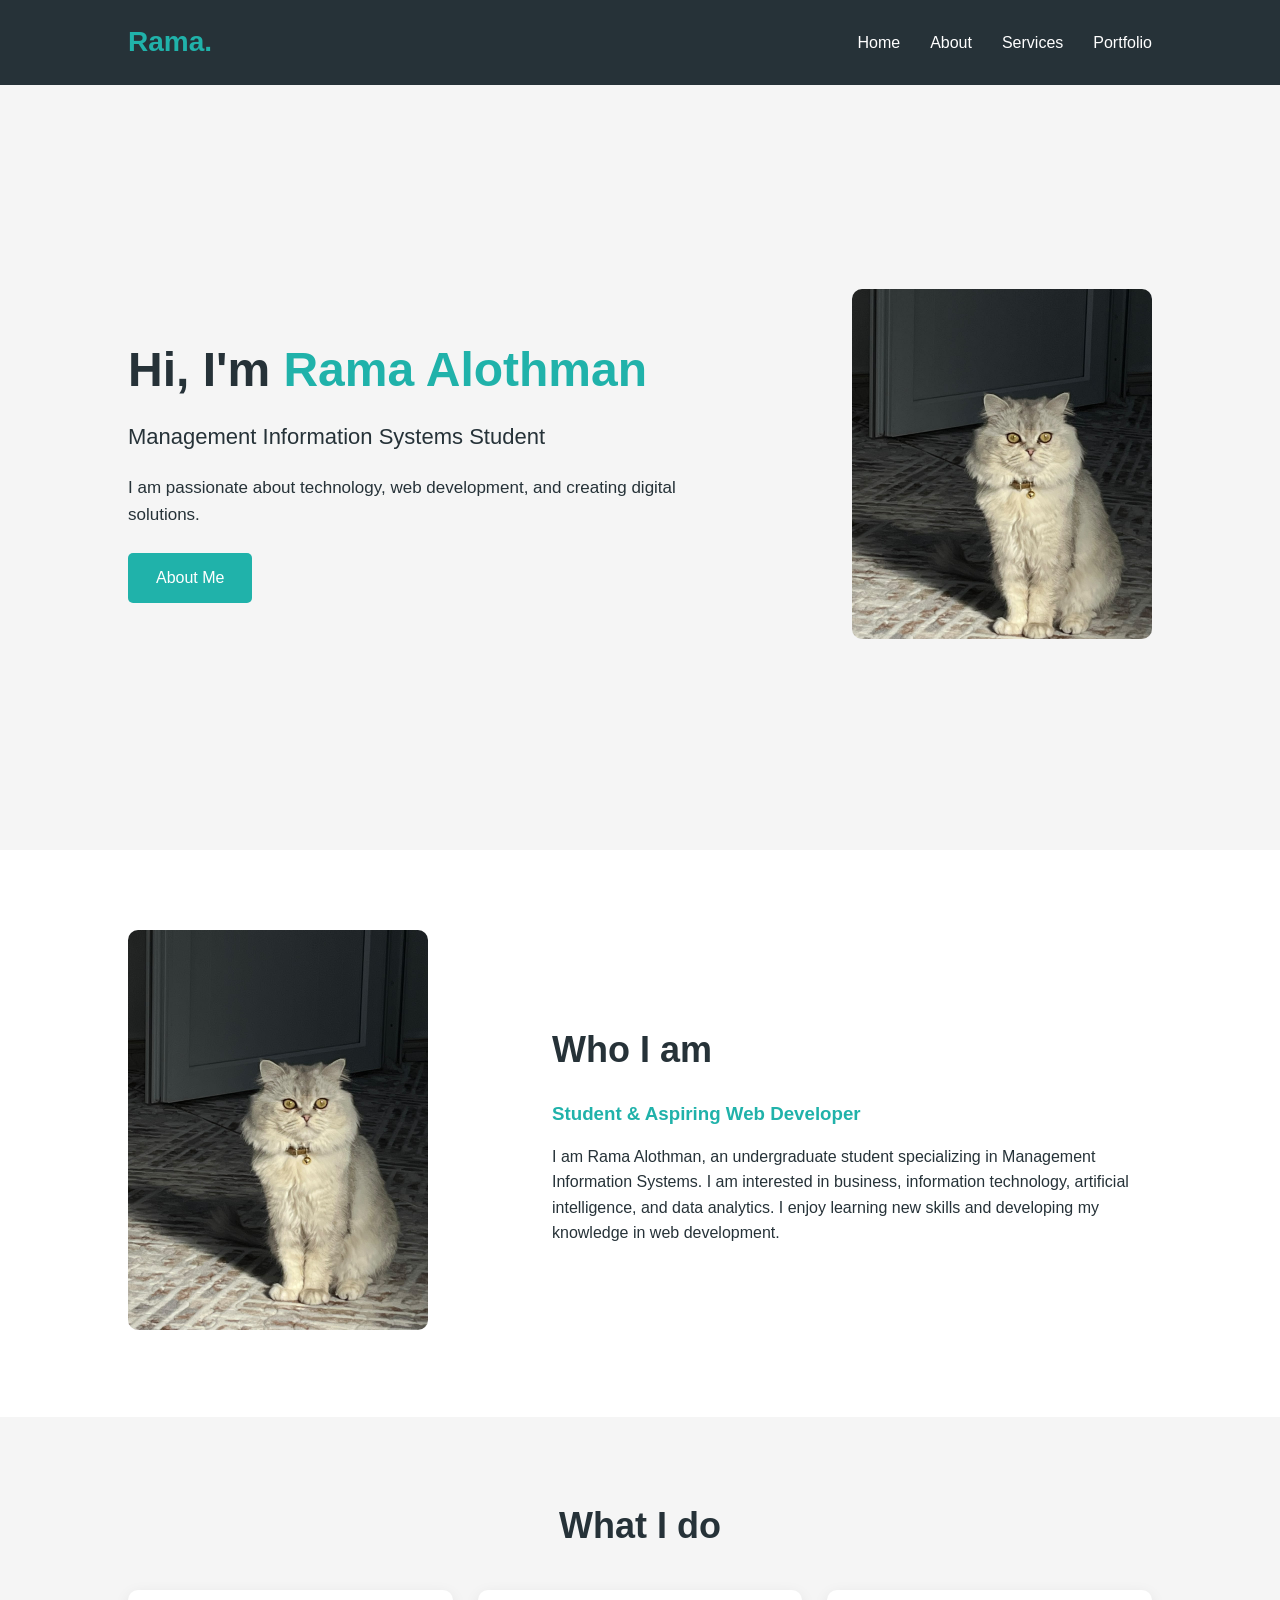
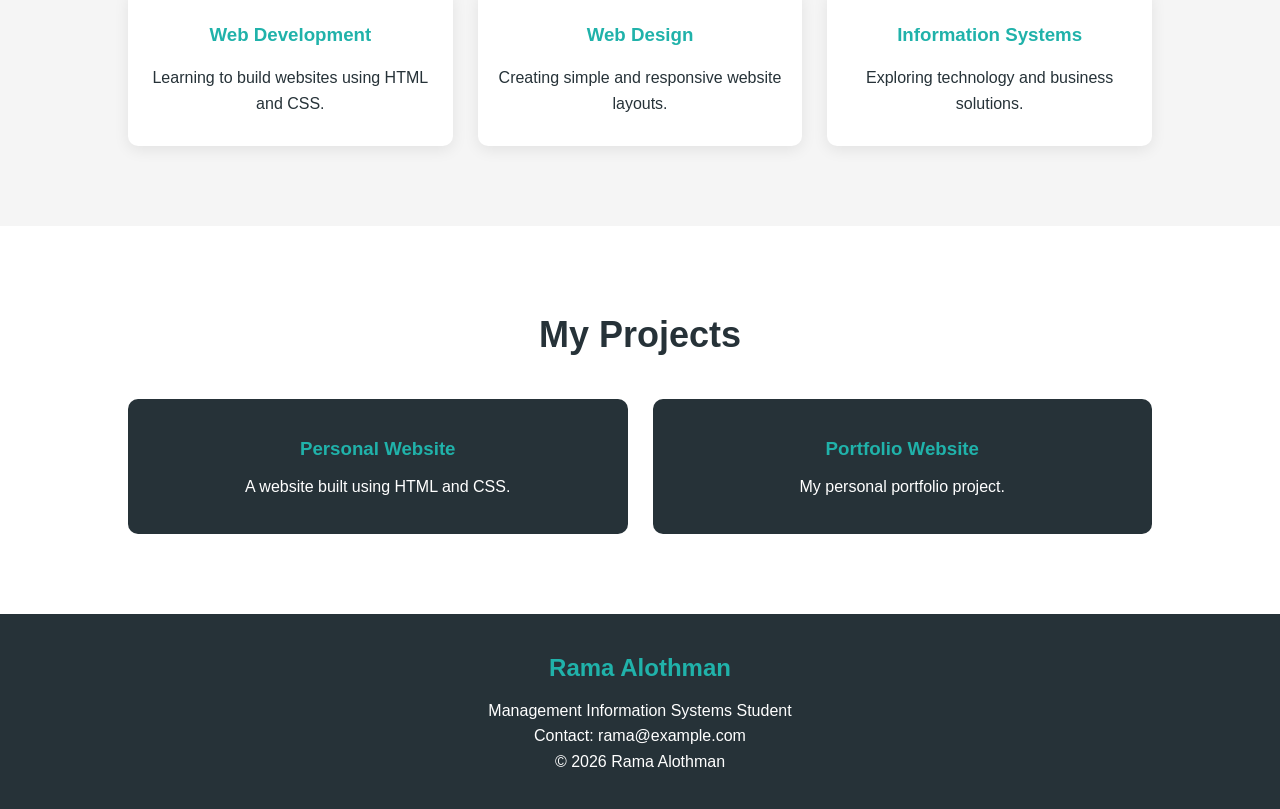
==== index.html @ 0cdc6203 "Update index.html" ====
<!DOCTYPE html>
<html lang="en">
<head>
    <meta charset="UTF-8">
    <meta name="viewport" content="width=device-width, initial-scale=1.0">
    <title>Rama Alothman | Portfolio</title>
    <link rel="stylesheet" href="style.css">
</head>

<body>

    <!-- Header -->
    <header>
        <a href="#" class="logo">Rama.</a>

        <nav>
            <ul>
                <li><a href="#home">Home</a></li>
                <li><a href="#about">About</a></li>
                <li><a href="#services">Services</a></li>
                <li><a href="#portfolio">Portfolio</a></li>
            </ul>
        </nav>
    </header>

    <!-- Hero Section -->
    <section class="hero" id="home">
        <div class="hero-content">
            <h1>Hi, I'm <span>Rama Alothman</span></h1>
            <h2>Management Information Systems Student</h2>
            <p>
                I am passionate about technology, web development,
                and creating digital solutions.
            </p>
            <a href="#about" class="button">About Me</a>
        </div>

        <div class="hero-image">
            <img src="profile.jpg.jpeg" alt="Rama Alothman">
        </div>
    </section>

    <!-- About Section -->
    <section class="about" id="about">
        <div class="about-image">
            <img src="profile.jpg.jpeg" alt="Rama Alothman">
        </div>

        <div class="about-content">
            <h2>Who I am</h2>
            <h3>Student & Aspiring Web Developer</h3>
            <p>
                I am Rama Alothman, an undergraduate student
                specializing in Management Information Systems.
                I am interested in business, information technology,
                artificial intelligence, and data analytics.
                I enjoy learning new skills and developing my
                knowledge in web development.
            </p>
        </div>
    </section>

    <!-- Services Section -->
    <section class="services" id="services">
        <h2>What I do</h2>

        <div class="services-container">
            <div class="service">
                <h3>Web Development</h3>
                <p>Learning to build websites using HTML and CSS.</p>
            </div>

            <div class="service">
                <h3>Web Design</h3>
                <p>Creating simple and responsive website layouts.</p>
            </div>

            <div class="service">
                <h3>Information Systems</h3>
                <p>Exploring technology and business solutions.</p>
            </div>
        </div>
    </section>

    <!-- Portfolio Section -->
    <section class="portfolio" id="portfolio">
        <h2>My Projects</h2>

        <div class="projects-container">
            <div class="project">
                <h3>Personal Website</h3>
                <p>A website built using HTML and CSS.</p>
            </div>

            <div class="project">
                <h3>Portfolio Website</h3>
                <p>My personal portfolio project.</p>
            </div>
        </div>
    </section>

    <!-- Footer -->
    <footer>
        <h2>Rama Alothman</h2>
        <p>Management Information Systems Student</p>
        <p>Contact: rama@example.com</p>
        <p>&copy; 2026 Rama Alothman</p>
    </footer>

</body>
</html>
---- style.css ----
/* General Styles */
* {
    margin: 0;
    padding: 0;
    box-sizing: border-box;
    scroll-behavior: smooth;
}

body {
    font-family: Arial, sans-serif;
    background-color: #f5f5f5;
    color: #263238;
    line-height: 1.6;
}

section {
    padding: 80px 10%;
}

/* Header */
header {
    display: flex;
    justify-content: space-between;
    align-items: center;
    padding: 20px 10%;
    background-color: #263238;
}

.logo {
    color: #20b2aa;
    font-size: 28px;
    font-weight: bold;
    text-decoration: none;
}

nav ul {
    display: flex;
    list-style: none;
    gap: 30px;
}

nav a {
    color: white;
    text-decoration: none;
    font-size: 16px;
    transition: 0.3s;
}

nav a:hover {
    color: #20b2aa;
}

/* Hero Section */
.hero {
    min-height: 85vh;
    display: flex;
    justify-content: space-between;
    align-items: center;
    gap: 40px;
    background-color: #f5f5f5;
}

.hero-content {
    max-width: 600px;
}

.hero-content h1 {
    font-size: 48px;
    margin-bottom: 10px;
}

.hero-content h1 span {
    color: #20b2aa;
}

.hero-content h2 {
    font-size: 22px;
    font-weight: normal;
    margin-bottom: 20px;
}

.hero-content p {
    font-size: 17px;
    margin-bottom: 25px;
}

.button {
    display: inline-block;
    background-color: #20b2aa;
    color: white;
    padding: 12px 28px;
    border-radius: 5px;
    text-decoration: none;
    transition: 0.3s;
}

.button:hover {
    background-color: #168b85;
}

.hero-image img {
    width: 300px;
    height: 350px;
    object-fit: cover;
    border-radius: 10px;
}

/* About Section */
.about {
    display: flex;
    align-items: center;
    justify-content: space-between;
    gap: 50px;
    background-color: white;
}

.about-image img {
    width: 300px;
    max-width: 100%;
    border-radius: 10px;
}

.about-content {
    max-width: 600px;
}

.about-content h2,
.services h2,
.portfolio h2 {
    font-size: 36px;
    margin-bottom: 20px;
    color: #263238;
}

.about-content h3 {
    color: #20b2aa;
    margin-bottom: 15px;
}

/* Services Section */
.services {
    text-align: center;
    background-color: #f5f5f5;
}

.services-container {
    display: grid;
    grid-template-columns: repeat(3, 1fr);
    gap: 25px;
    margin-top: 35px;
}

.service {
    background-color: white;
    padding: 30px 20px;
    border-radius: 10px;
    box-shadow: 0 4px 15px rgba(0, 0, 0, 0.08);
}

.service h3 {
    color: #20b2aa;
    margin-bottom: 15px;
}

/* Portfolio Section */
.portfolio {
    text-align: center;
    background-color: white;
}

.projects-container {
    display: grid;
    grid-template-columns: repeat(2, 1fr);
    gap: 25px;
    margin-top: 35px;
}

.project {
    background-color: #263238;
    color: white;
    padding: 35px 20px;
    border-radius: 10px;
    transition: 0.3s;
}

.project:hover {
    transform: translateY(-5px);
}

.project h3 {
    color: #20b2aa;
    margin-bottom: 10px;
}

/* Footer */
footer {
    background-color: #263238;
    color: white;
    text-align: center;
    padding: 35px 20px;
}

footer h2 {
    color: #20b2aa;
    margin-bottom: 10px;
}

/* Responsive Design */
@media (max-width: 768px) {
    header {
        flex-direction: column;
        gap: 15px;
    }

    nav ul {
        flex-wrap: wrap;
        justify-content: center;
        gap: 15px;
    }

    section {
        padding: 60px 7%;
    }

    .hero,
    .about {
        flex-direction: column;
        text-align: center;
    }

    .hero-content h1 {
        font-size: 36px;
    }

    .hero-image img {
        width: 250px;
        height: 280px;
    }

    .services-container {
        grid-template-columns: 1fr;
    }

    .projects-container {
        grid-template-columns: 1fr;
    }
}
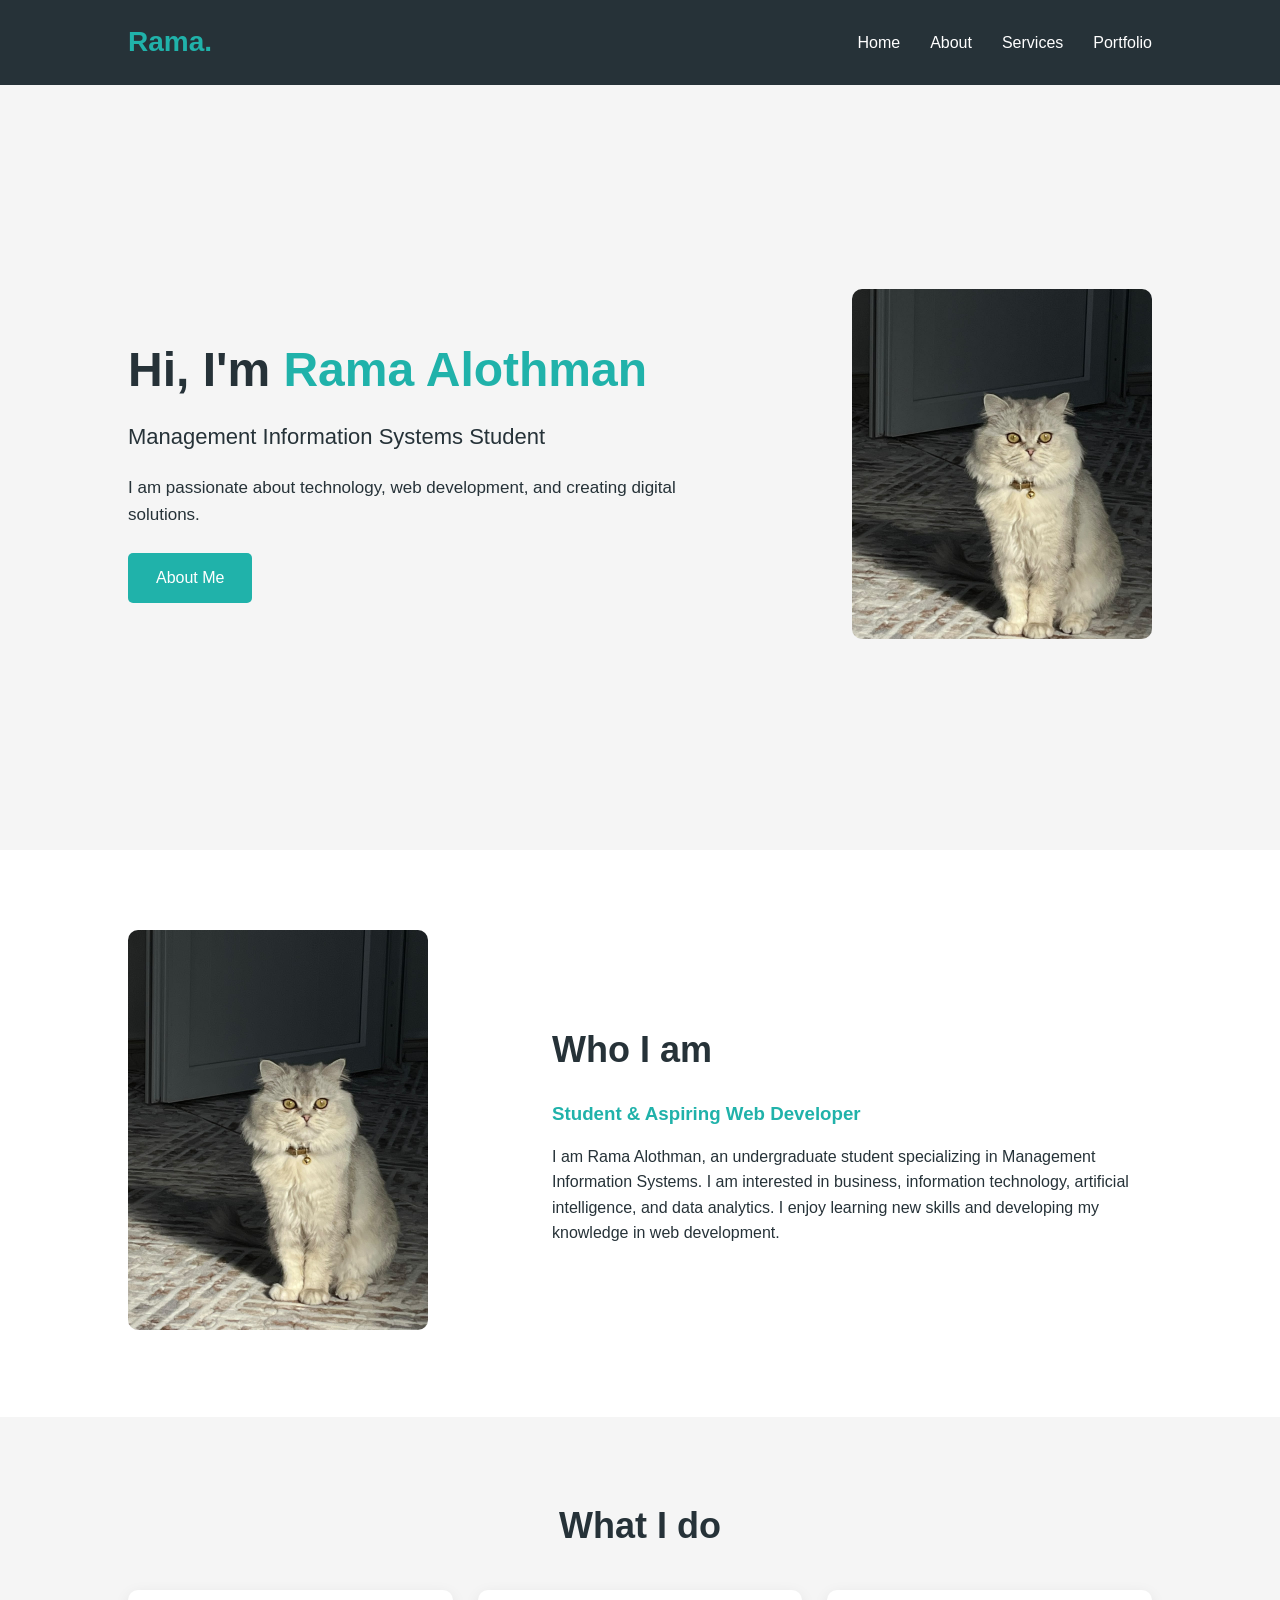
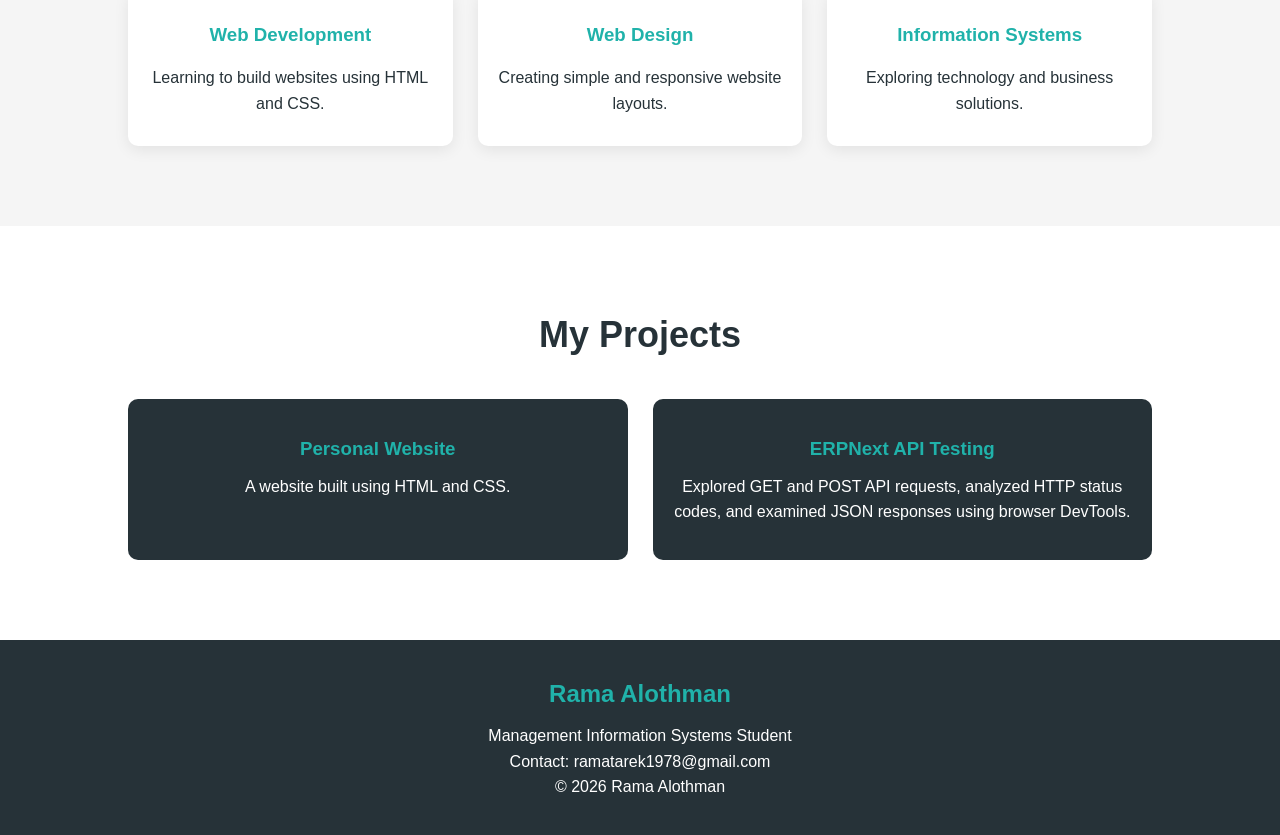
==== commit 38b2b943: "Update index.html" ====
--- a/index.html
+++ b/index.html
@@ -93,9 +93,11 @@
             </div>
 
             <div class="project">
-                <h3>Portfolio Website</h3>
-                <p>My personal portfolio project.</p>
-            </div>
+    <h3>ERPNext API Testing</h3>
+    <p>Explored GET and POST API requests, 
+    analyzed HTTP status codes, and examined 
+    JSON responses using browser DevTools.</p>
+</div>
         </div>
     </section>
 
@@ -103,7 +105,7 @@
     <footer>
         <h2>Rama Alothman</h2>
         <p>Management Information Systems Student</p>
-        <p>Contact: rama@example.com</p>
+        <p>Contact: ramatarek1978@gmail.com</p>
         <p>&copy; 2026 Rama Alothman</p>
     </footer>
 
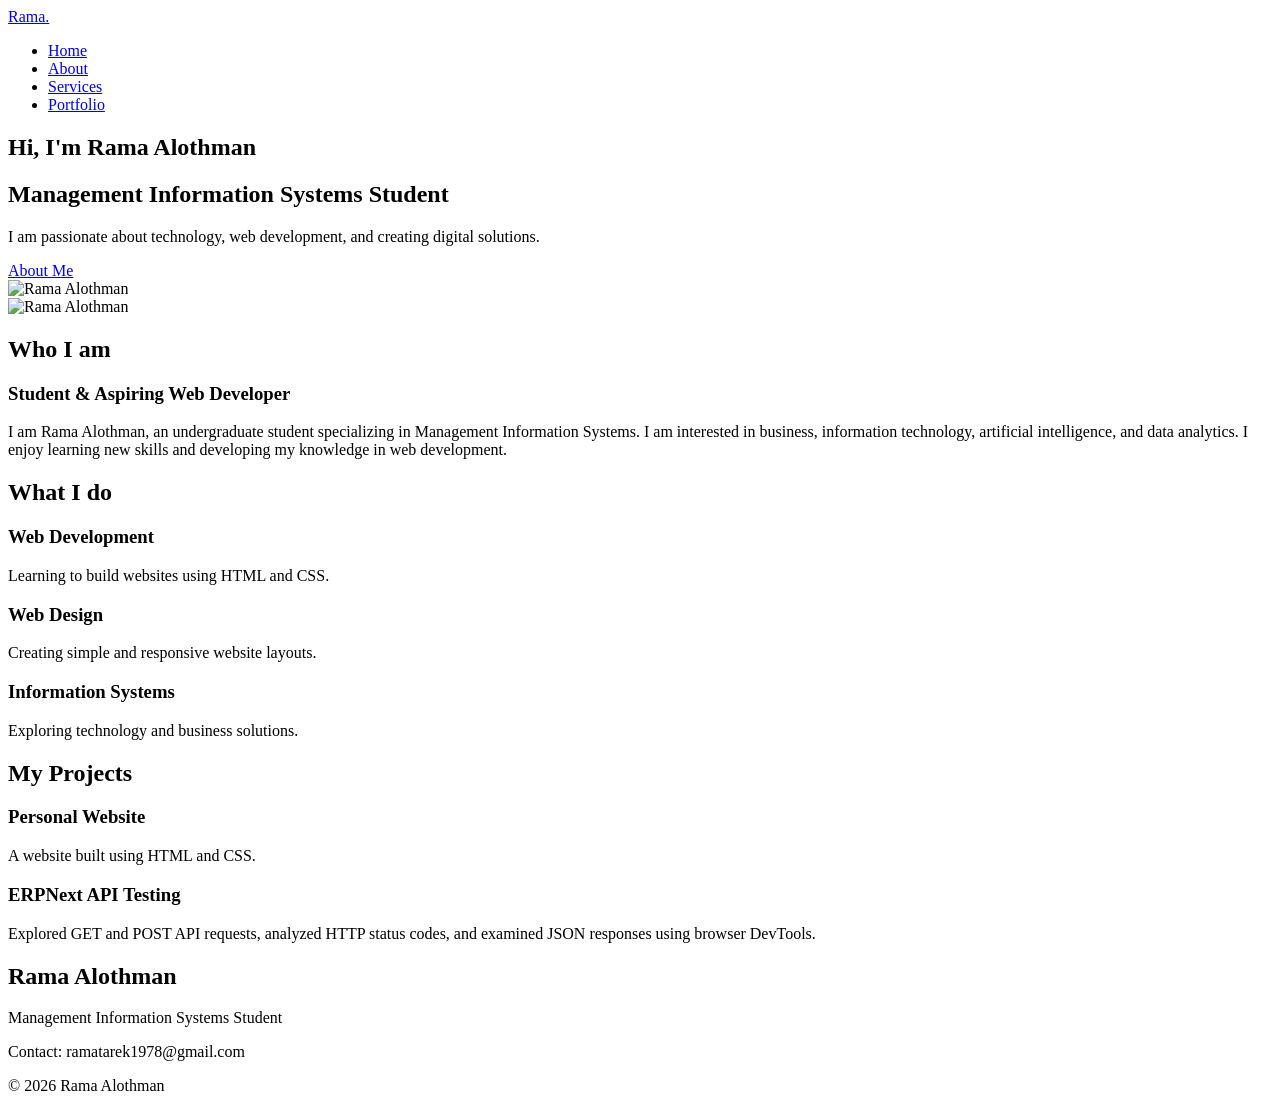
==== commit 21bc4445: "Update index.html" ====
--- a/index.html
+++ b/index.html
@@ -4,7 +4,7 @@
     <meta charset="UTF-8">
     <meta name="viewport" content="width=device-width, initial-scale=1.0">
     <title>Rama Alothman | Portfolio</title>
-    <link rel="stylesheet" href="style.css">
+    <link rel="stylesheet" href="styles.css">
 </head>
 
 <body>
@@ -36,14 +36,14 @@
         </div>
 
         <div class="hero-image">
-            <img src="profile.jpg.jpeg" alt="Rama Alothman">
+            <img src="profile.jpeg" alt="Rama Alothman">
         </div>
     </section>
 
     <!-- About Section -->
     <section class="about" id="about">
         <div class="about-image">
-            <img src="profile.jpg.jpeg" alt="Rama Alothman">
+            <img src="profile.jpeg" alt="Rama Alothman">
         </div>
 
         <div class="about-content">
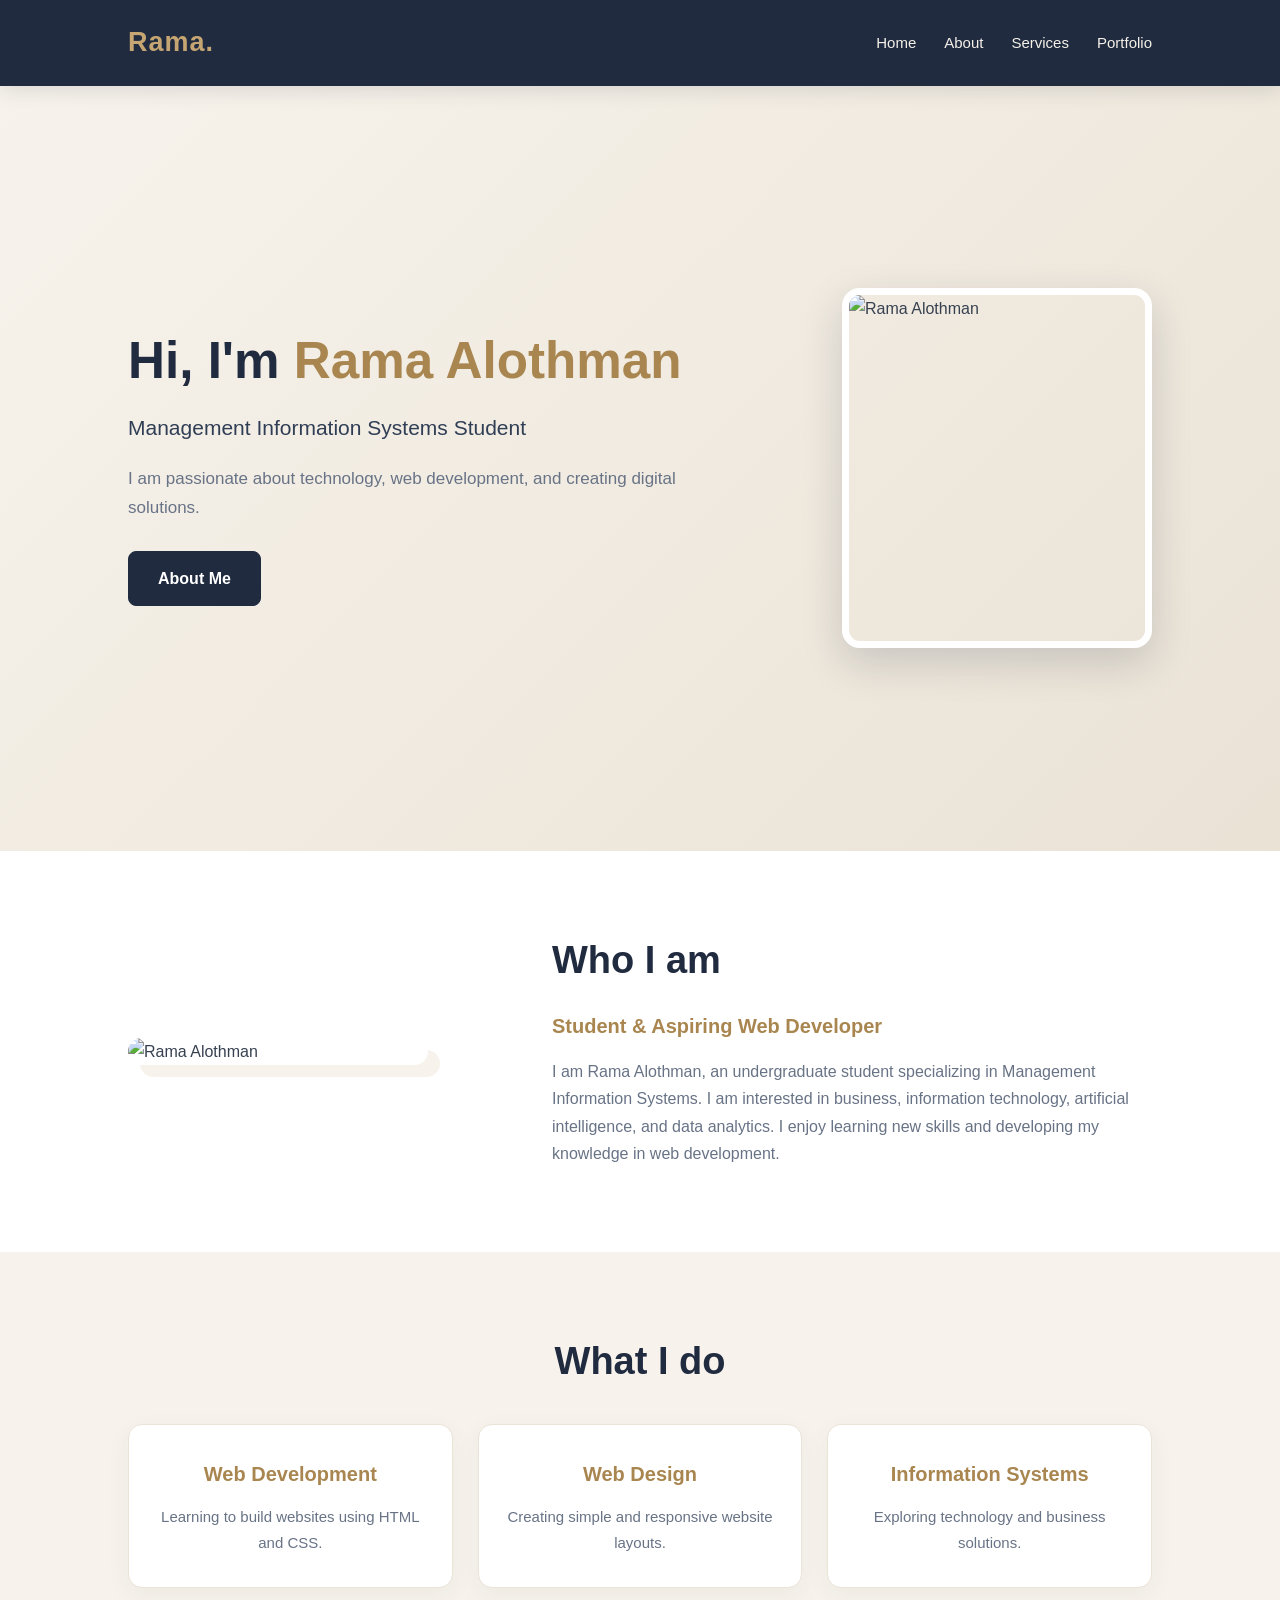
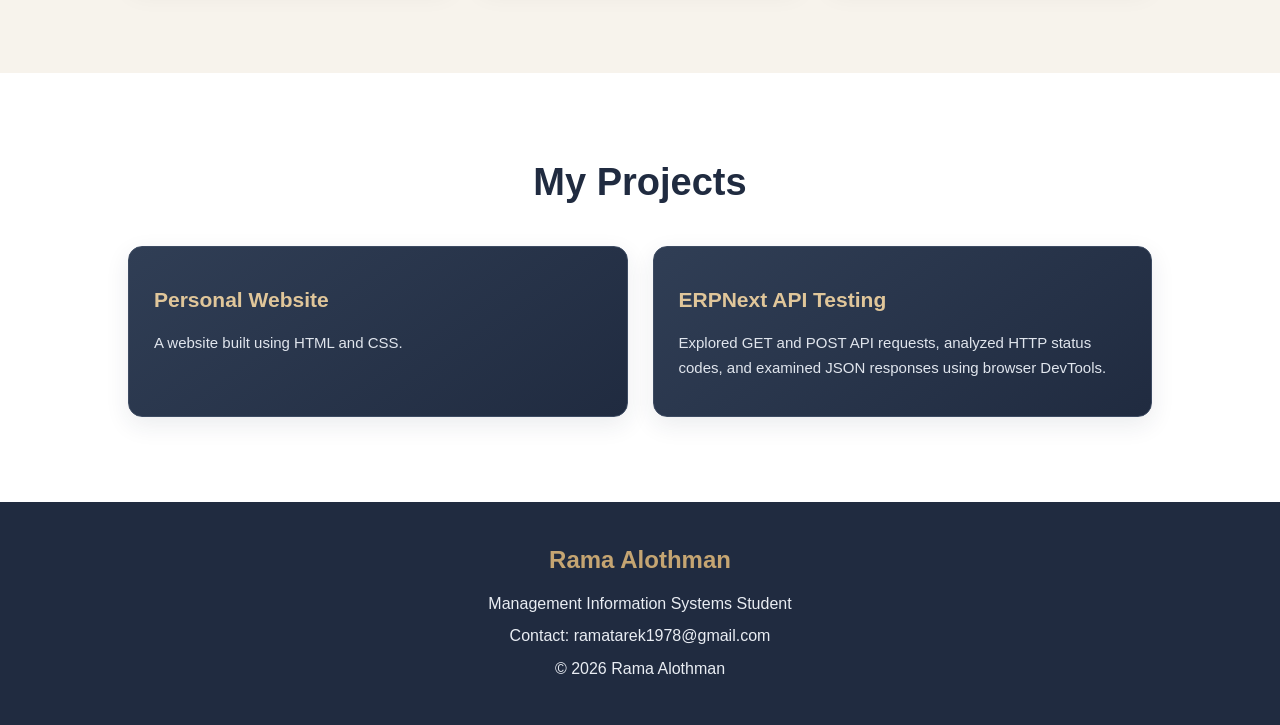
==== commit 63d3eebd: "Update index.html" ====
--- a/index.html
+++ b/index.html
@@ -4,7 +4,7 @@
     <meta charset="UTF-8">
     <meta name="viewport" content="width=device-width, initial-scale=1.0">
     <title>Rama Alothman | Portfolio</title>
-    <link rel="stylesheet" href="styles.css">
+    <link rel="stylesheet" href="style.css">
 </head>
 
 <body>
--- a/style.css
+++ b/style.css
@@ -0,0 +1,391 @@
+/* ===== General Styles ===== */
+* {
+    margin: 0;
+    padding: 0;
+    box-sizing: border-box;
+    scroll-behavior: smooth;
+}
+
+:root {
+    --navy: #202B40;
+    --navy-light: #303E55;
+    --gold: #C5A572;
+    --cream: #F7F3EC;
+    --white: #FFFFFF;
+    --text: #374151;
+    --muted: #687386;
+}
+
+body {
+    font-family: Arial, sans-serif;
+    background-color: var(--cream);
+    color: var(--text);
+    line-height: 1.7;
+}
+
+section {
+    padding: 85px 10%;
+    scroll-margin-top: 75px;
+}
+
+img {
+    display: block;
+    max-width: 100%;
+}
+
+/* ===== Header ===== */
+header {
+    display: flex;
+    justify-content: space-between;
+    align-items: center;
+    gap: 25px;
+    padding: 20px 10%;
+    background-color: var(--navy);
+    position: sticky;
+    top: 0;
+    z-index: 100;
+    box-shadow: 0 4px 20px rgba(20, 30, 45, 0.12);
+}
+
+.logo {
+    color: var(--gold);
+    font-size: 27px;
+    font-weight: bold;
+    text-decoration: none;
+    letter-spacing: 1px;
+}
+
+nav ul {
+    display: flex;
+    flex-wrap: wrap;
+    list-style: none;
+    gap: 28px;
+}
+
+nav a {
+    color: #F5F1E9;
+    text-decoration: none;
+    font-size: 15px;
+    transition: color 0.3s ease;
+}
+
+nav a:hover {
+    color: var(--gold);
+}
+
+/* ===== Home Section ===== */
+.hero {
+    min-height: 85vh;
+    display: flex;
+    justify-content: space-between;
+    align-items: center;
+    gap: 55px;
+    background: linear-gradient(135deg, #F7F3EC, #EAE2D5);
+}
+
+.hero-content {
+    max-width: 600px;
+}
+
+.hero-content h1 {
+    font-size: clamp(34px, 4vw, 52px);
+    line-height: 1.2;
+    color: var(--navy);
+    margin-bottom: 18px;
+}
+
+.hero-content h1 span {
+    color: #A98650;
+}
+
+.hero-content h2 {
+    font-size: 21px;
+    font-weight: normal;
+    color: var(--navy-light);
+    margin-bottom: 20px;
+}
+
+.hero-content p {
+    font-size: 17px;
+    color: var(--muted);
+    margin-bottom: 28px;
+}
+
+.button {
+    display: inline-block;
+    background-color: var(--navy);
+    color: var(--white);
+    padding: 13px 29px;
+    border: 1px solid var(--navy);
+    border-radius: 8px;
+    text-decoration: none;
+    font-weight: bold;
+    transition: all 0.3s ease;
+}
+
+.button:hover {
+    background-color: var(--gold);
+    border-color: var(--gold);
+    color: var(--navy);
+    transform: translateY(-3px);
+    box-shadow: 0 8px 20px rgba(32, 43, 64, 0.12);
+}
+
+.hero-image img {
+    width: 310px;
+    height: 360px;
+    object-fit: cover;
+    object-position: center;
+    border: 7px solid var(--white);
+    border-radius: 18px;
+    box-shadow: 0 15px 40px rgba(32, 43, 64, 0.18);
+    transition: transform 0.4s ease;
+}
+
+.hero-image img:hover {
+    transform: translateY(-6px);
+}
+
+/* ===== About Section ===== */
+.about {
+    display: flex;
+    align-items: center;
+    justify-content: space-between;
+    gap: 55px;
+    background-color: var(--white);
+}
+
+.about-image img {
+    width: 300px;
+    max-height: 360px;
+    object-fit: cover;
+    border-radius: 16px;
+    box-shadow: 12px 12px 0 var(--cream);
+}
+
+.about-content {
+    max-width: 600px;
+}
+
+.about-content h2,
+.services h2,
+.portfolio h2 {
+    font-size: clamp(28px, 3vw, 38px);
+    line-height: 1.3;
+    margin-bottom: 24px;
+    color: var(--navy);
+}
+
+.about-content h3 {
+    color: #A98650;
+    font-size: 20px;
+    margin-bottom: 15px;
+}
+
+.about-content p {
+    color: var(--muted);
+}
+
+/* ===== Services Section ===== */
+.services {
+    text-align: center;
+    background-color: var(--cream);
+}
+
+.services-container {
+    display: grid;
+    grid-template-columns: repeat(3, minmax(0, 1fr));
+    gap: 25px;
+    margin-top: 38px;
+}
+
+.service {
+    background-color: var(--white);
+    padding: 32px 23px;
+    border: 1px solid #EAE3D8;
+    border-radius: 14px;
+    box-shadow: 0 7px 24px rgba(32, 43, 64, 0.05);
+    transition: transform 0.3s ease,
+                box-shadow 0.3s ease;
+}
+
+.service:hover {
+    transform: translateY(-7px);
+    box-shadow: 0 15px 30px rgba(32, 43, 64, 0.11);
+}
+
+.service h3 {
+    color: #A98650;
+    margin-bottom: 13px;
+    font-size: 20px;
+}
+
+.service p {
+    color: var(--muted);
+    font-size: 15px;
+}
+
+/* ===== Portfolio Section ===== */
+.portfolio {
+    text-align: center;
+    background-color: var(--white);
+}
+
+.projects-container {
+    display: grid;
+    grid-template-columns: repeat(2, minmax(0, 1fr));
+    gap: 25px;
+    margin-top: 38px;
+}
+
+.project {
+    background: linear-gradient(145deg, var(--navy-light), var(--navy));
+    color: #E9EDF3;
+    padding: 35px 25px;
+    border: 1px solid #3D4B62;
+    border-radius: 14px;
+    text-align: left;
+    box-shadow: 0 8px 25px rgba(32, 43, 64, 0.09);
+    transition: transform 0.3s ease,
+                box-shadow 0.3s ease;
+}
+
+.project:hover {
+    transform: translateY(-6px);
+    box-shadow: 0 15px 30px rgba(32, 43, 64, 0.16);
+}
+
+.project h3 {
+    color: #E0C69A;
+    margin-bottom: 12px;
+    font-size: 21px;
+}
+
+.project p {
+    color: #E0E5ED;
+    font-size: 15px;
+}
+
+/* ===== Footer ===== */
+footer {
+    background-color: var(--navy);
+    color: #E9EDF3;
+    text-align: center;
+    padding: 38px 20px;
+}
+
+footer h2 {
+    color: var(--gold);
+    margin-bottom: 10px;
+}
+
+footer p {
+    margin-bottom: 5px;
+}
+
+footer a {
+    color: #E0C69A;
+    text-decoration: none;
+}
+
+footer a:hover {
+    text-decoration: underline;
+}
+
+/* ===== Responsive Design ===== */
+@media (max-width: 900px) {
+    section {
+        padding: 70px 6%;
+    }
+
+    header {
+        padding: 18px 6%;
+    }
+
+    .hero,
+    .about {
+        gap: 35px;
+    }
+
+    .hero-image img {
+        width: 270px;
+        height: 320px;
+    }
+
+    .about-image img {
+        width: 250px;
+    }
+
+    .services-container {
+        grid-template-columns: repeat(2, minmax(0, 1fr));
+    }
+}
+
+@media (max-width: 600px) {
+    header {
+        flex-direction: column;
+        gap: 12px;
+        padding: 17px 5%;
+    }
+
+    nav ul {
+        justify-content: center;
+        gap: 12px 18px;
+    }
+
+    nav a {
+        font-size: 14px;
+    }
+
+    section {
+        padding: 55px 6%;
+    }
+
+    .hero,
+    .about {
+        flex-direction: column;
+        text-align: center;
+    }
+
+    .hero {
+        min-height: auto;
+        gap: 35px;
+    }
+
+    .hero-content h1 {
+        font-size: 35px;
+    }
+
+    .hero-content h2 {
+        font-size: 19px;
+    }
+
+    .hero-image img {
+        width: 245px;
+        height: 280px;
+    }
+
+    .about-image img {
+        width: 235px;
+        margin: 0 auto;
+    }
+
+    .about-content h2,
+    .services h2,
+    .portfolio h2 {
+        font-size: 30px;
+    }
+
+    .services-container,
+    .projects-container {
+        grid-template-columns: 1fr;
+    }
+
+    .service {
+        padding: 27px 20px;
+    }
+
+    .project {
+        padding: 28px 22px;
+    }
+}
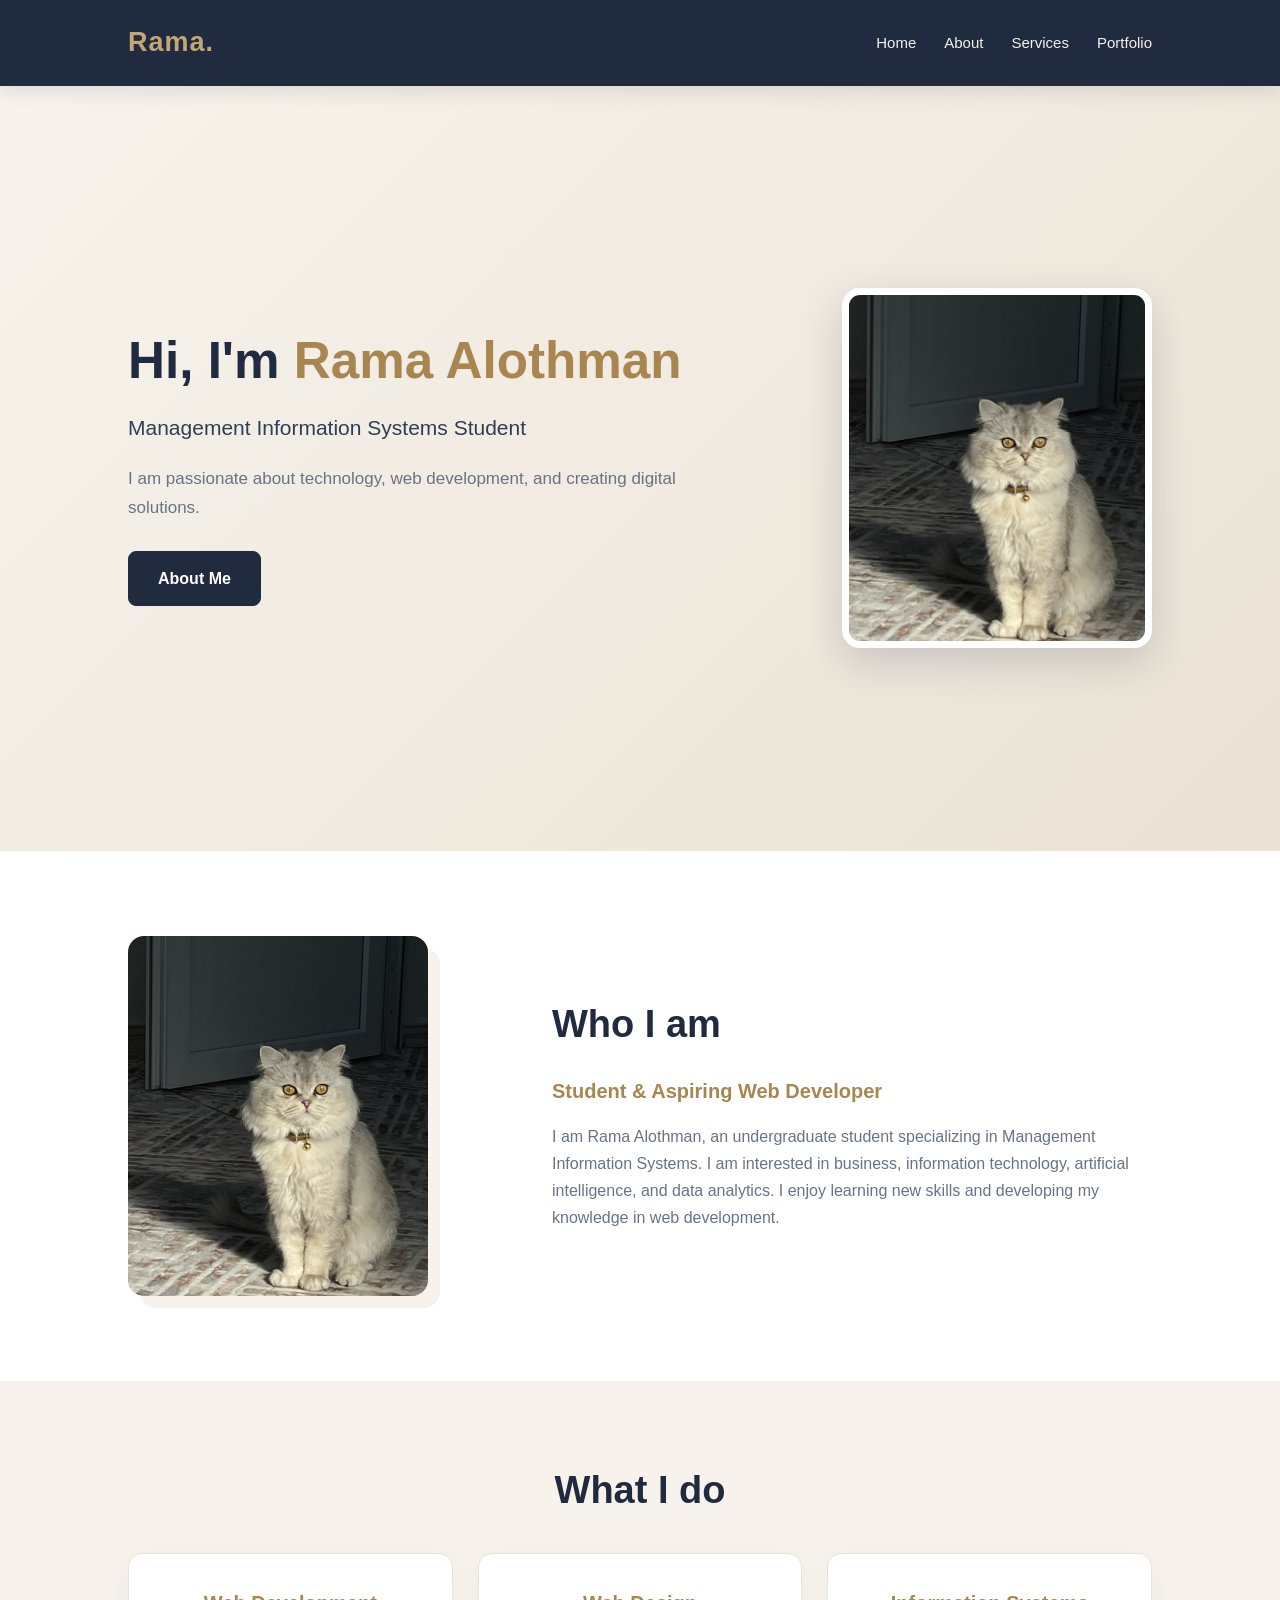
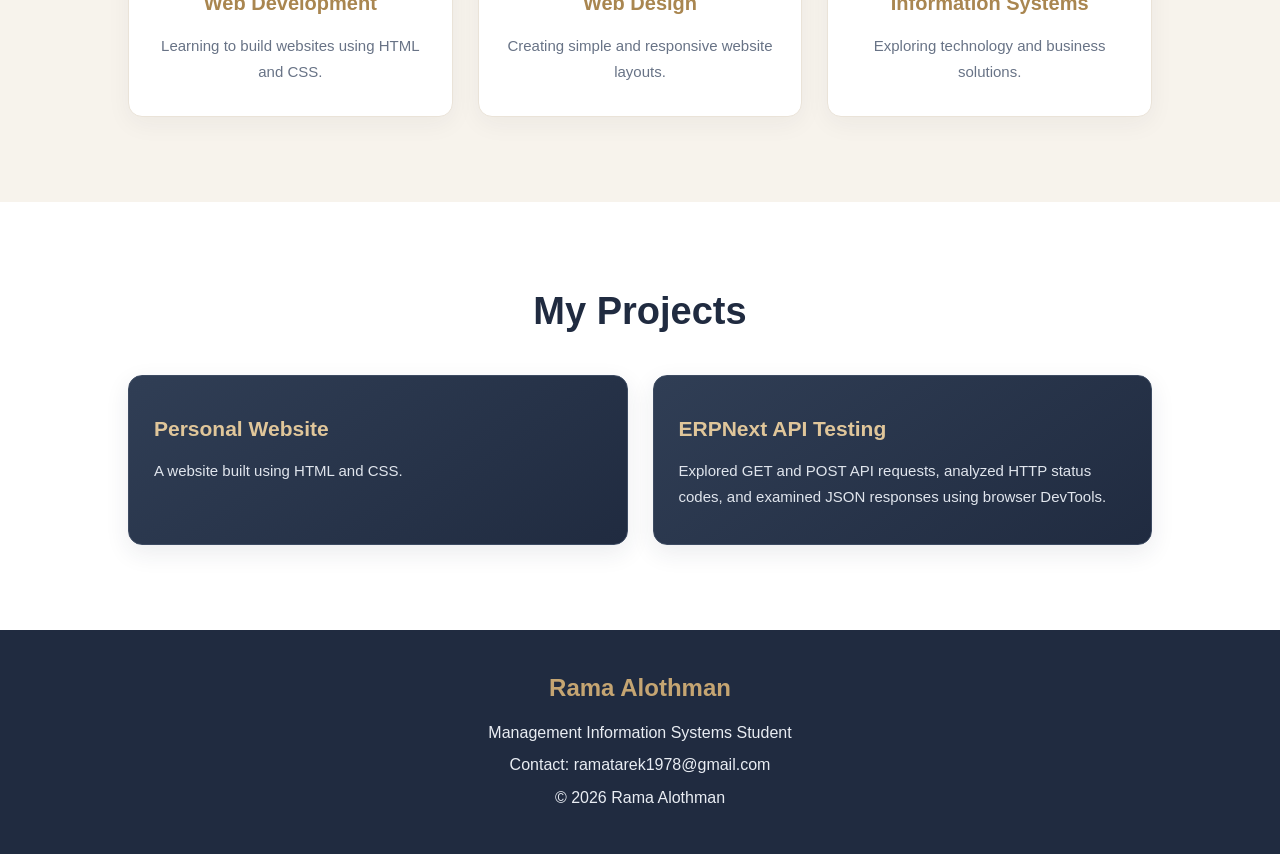
==== commit 36399945: "Update index.html" ====
--- a/index.html
+++ b/index.html
@@ -36,14 +36,14 @@
         </div>
 
         <div class="hero-image">
-            <img src="profile.jpeg" alt="Rama Alothman">
+            <img src="profile.jpg.jpeg" alt="Rama Alothman">
         </div>
     </section>
 
     <!-- About Section -->
     <section class="about" id="about">
         <div class="about-image">
-            <img src="profile.jpeg" alt="Rama Alothman">
+            <img src="profile.jpg.jpeg" alt="Rama Alothman">
         </div>
 
         <div class="about-content">
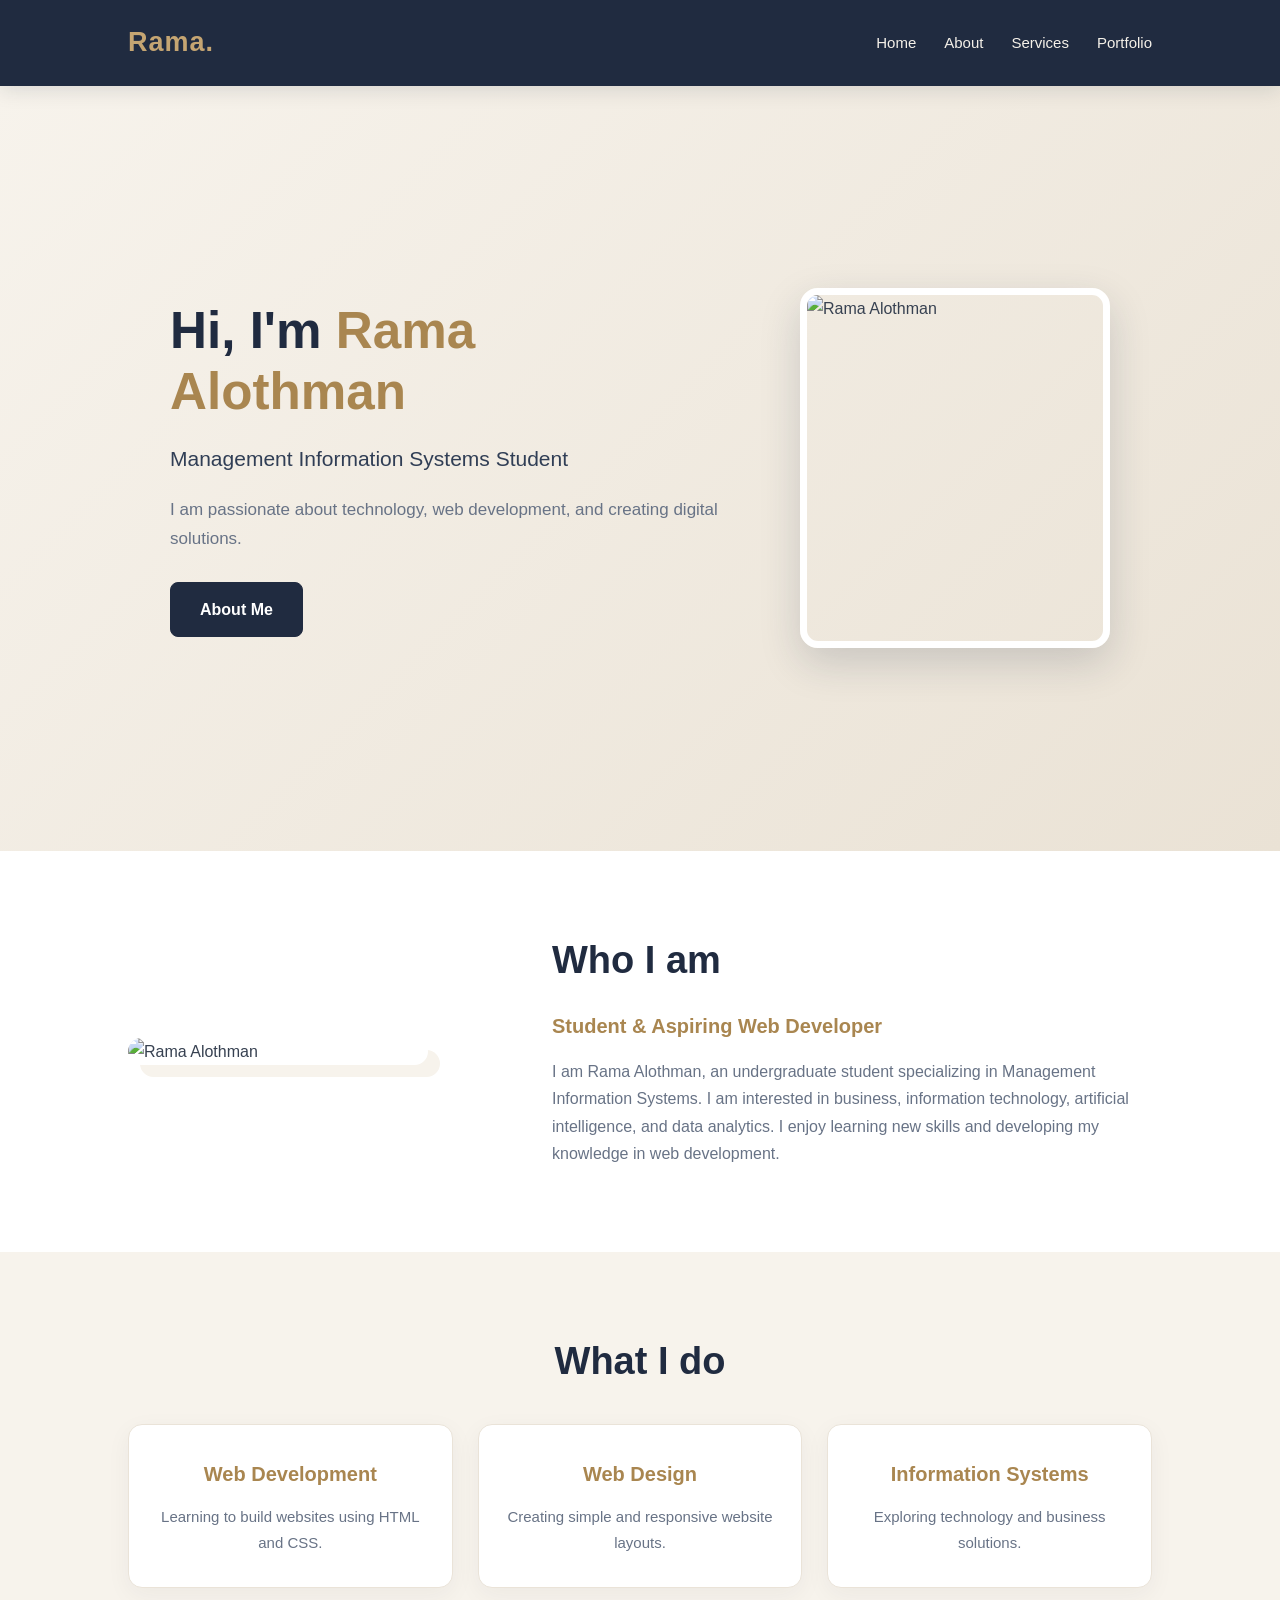
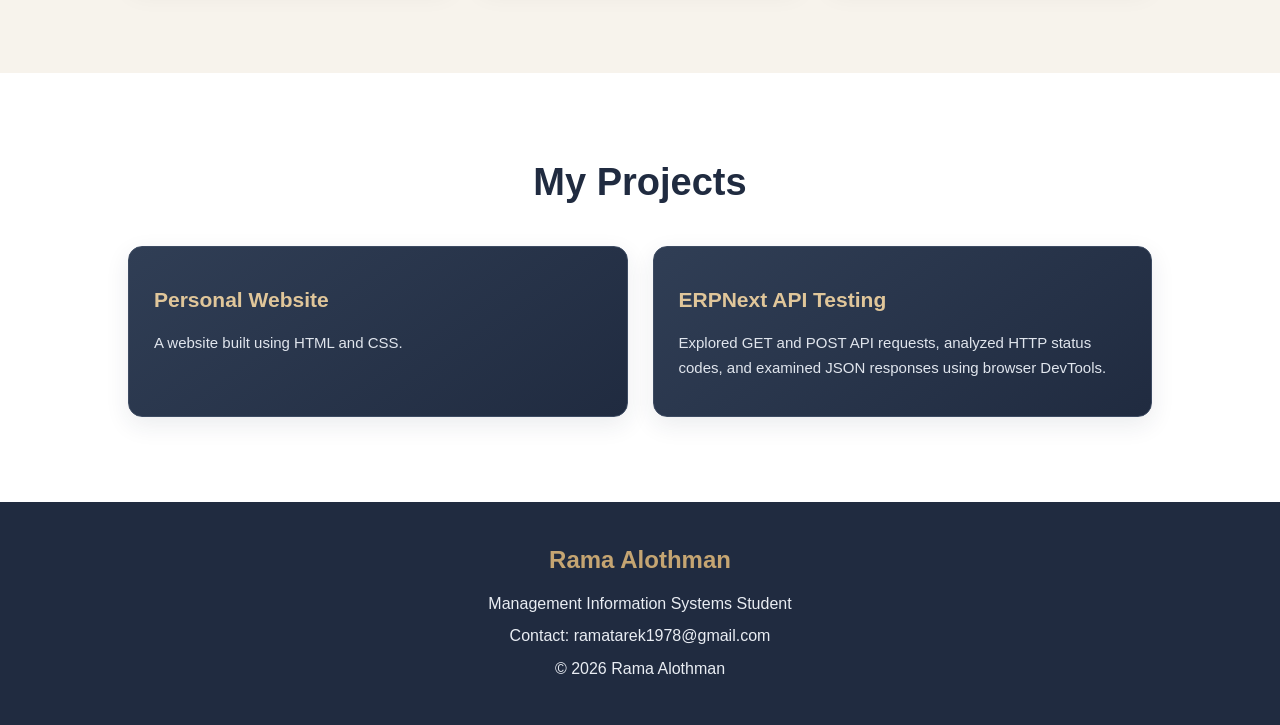
==== commit bd13a237: "Update index.html" ====
--- a/index.html
+++ b/index.html
@@ -36,14 +36,14 @@
         </div>
 
         <div class="hero-image">
-            <img src="profile.jpg.jpeg" alt="Rama Alothman">
+            <img src="rama-avatar.png.jpeg" alt="Rama Alothman">
         </div>
     </section>
 
     <!-- About Section -->
     <section class="about" id="about">
         <div class="about-image">
-            <img src="profile.jpg.jpeg" alt="Rama Alothman">
+            <img src="rama-avatar.png.jpeg" alt="Rama Alothman">
         </div>
 
         <div class="about-content">
--- a/style.css
+++ b/style.css
@@ -77,14 +77,14 @@
 .hero {
     min-height: 85vh;
     display: flex;
-    justify-content: space-between;
+    justify-content: center;
     align-items: center;
-    gap: 55px;
+    gap: 80px;
     background: linear-gradient(135deg, #F7F3EC, #EAE2D5);
 }
-
 .hero-content {
-    max-width: 600px;
+    flex: 1;
+    max-width: 550px;
 }
 
 .hero-content h1 {
@@ -130,7 +130,9 @@
     transform: translateY(-3px);
     box-shadow: 0 8px 20px rgba(32, 43, 64, 0.12);
 }
-
+.hero-image {
+    flex: 0 0 auto;
+}
 .hero-image img {
     width: 310px;
     height: 360px;
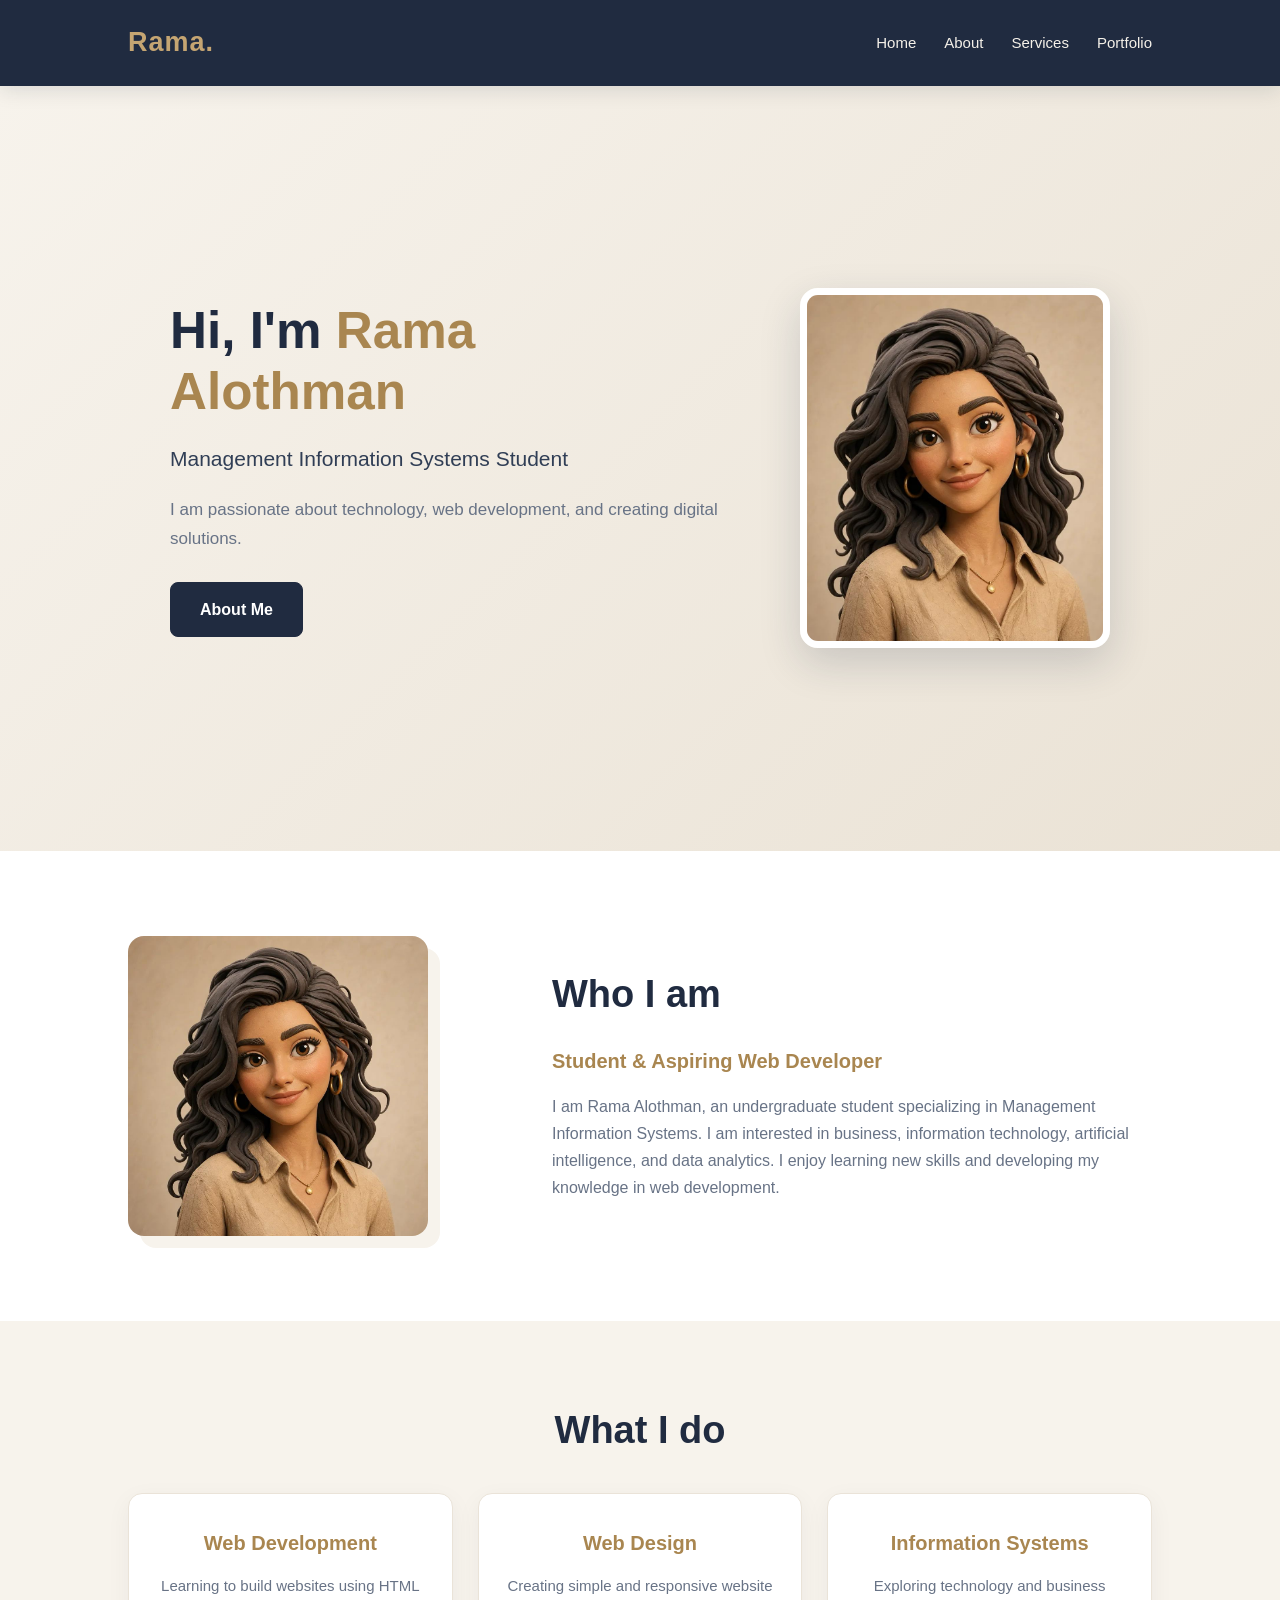
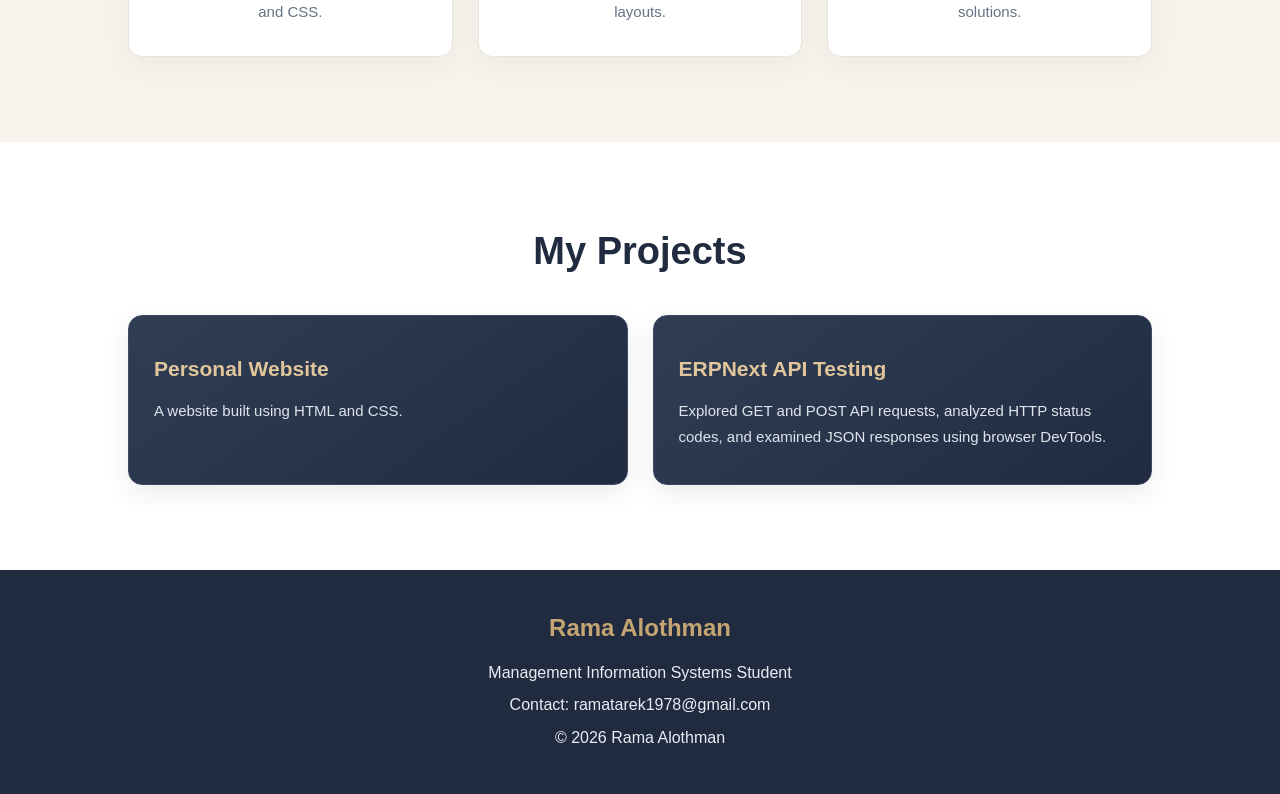
==== commit 30b54bbe: "Update index.html" ====
--- a/index.html
+++ b/index.html
@@ -36,14 +36,14 @@
         </div>
 
         <div class="hero-image">
-            <img src="rama-avatar.png.jpeg" alt="Rama Alothman">
+            <img src="rama-avata.png.jpeg" alt="Rama Alothman">
         </div>
     </section>
 
     <!-- About Section -->
     <section class="about" id="about">
         <div class="about-image">
-            <img src="rama-avatar.png.jpeg" alt="Rama Alothman">
+            <img src="rama-avata.png.jpeg" alt="Rama Alothman">
         </div>
 
         <div class="about-content">
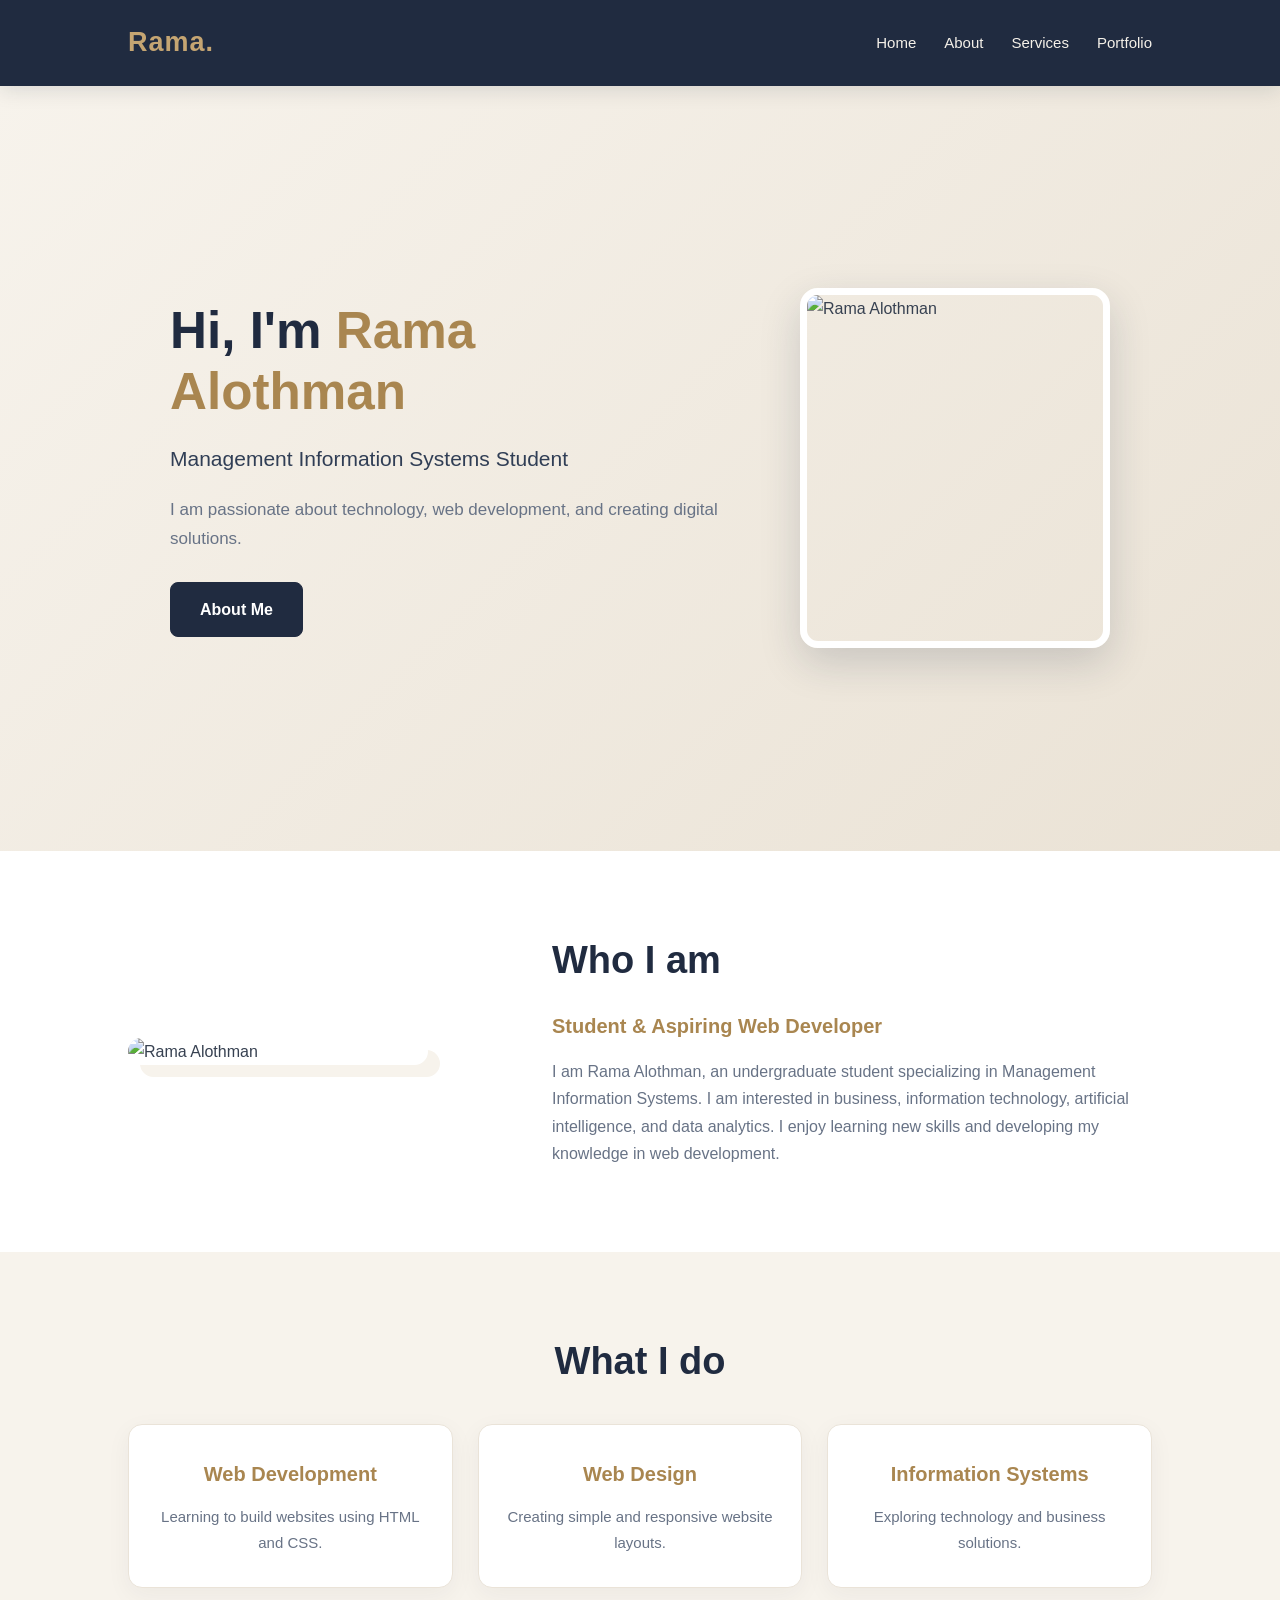
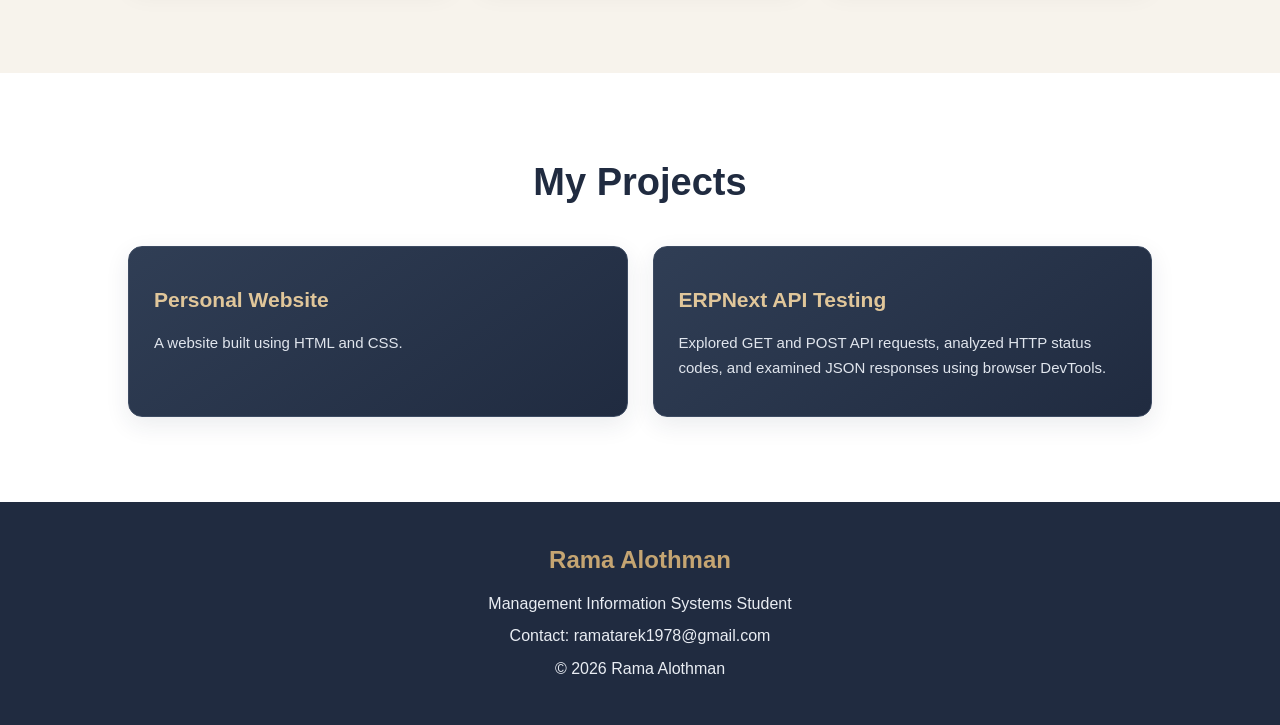
==== commit 4ce93158: "Update index.html" ====
--- a/index.html
+++ b/index.html
@@ -36,14 +36,14 @@
         </div>
 
         <div class="hero-image">
-            <img src="rama-avata.png.jpeg" alt="Rama Alothman">
+            <img src=./"rama-avata.png.jpeg" alt="Rama Alothman">
         </div>
     </section>
 
     <!-- About Section -->
     <section class="about" id="about">
         <div class="about-image">
-            <img src="rama-avata.png.jpeg" alt="Rama Alothman">
+            <img src=./"rama-avata.png.jpeg" alt="Rama Alothman">
         </div>
 
         <div class="about-content">
